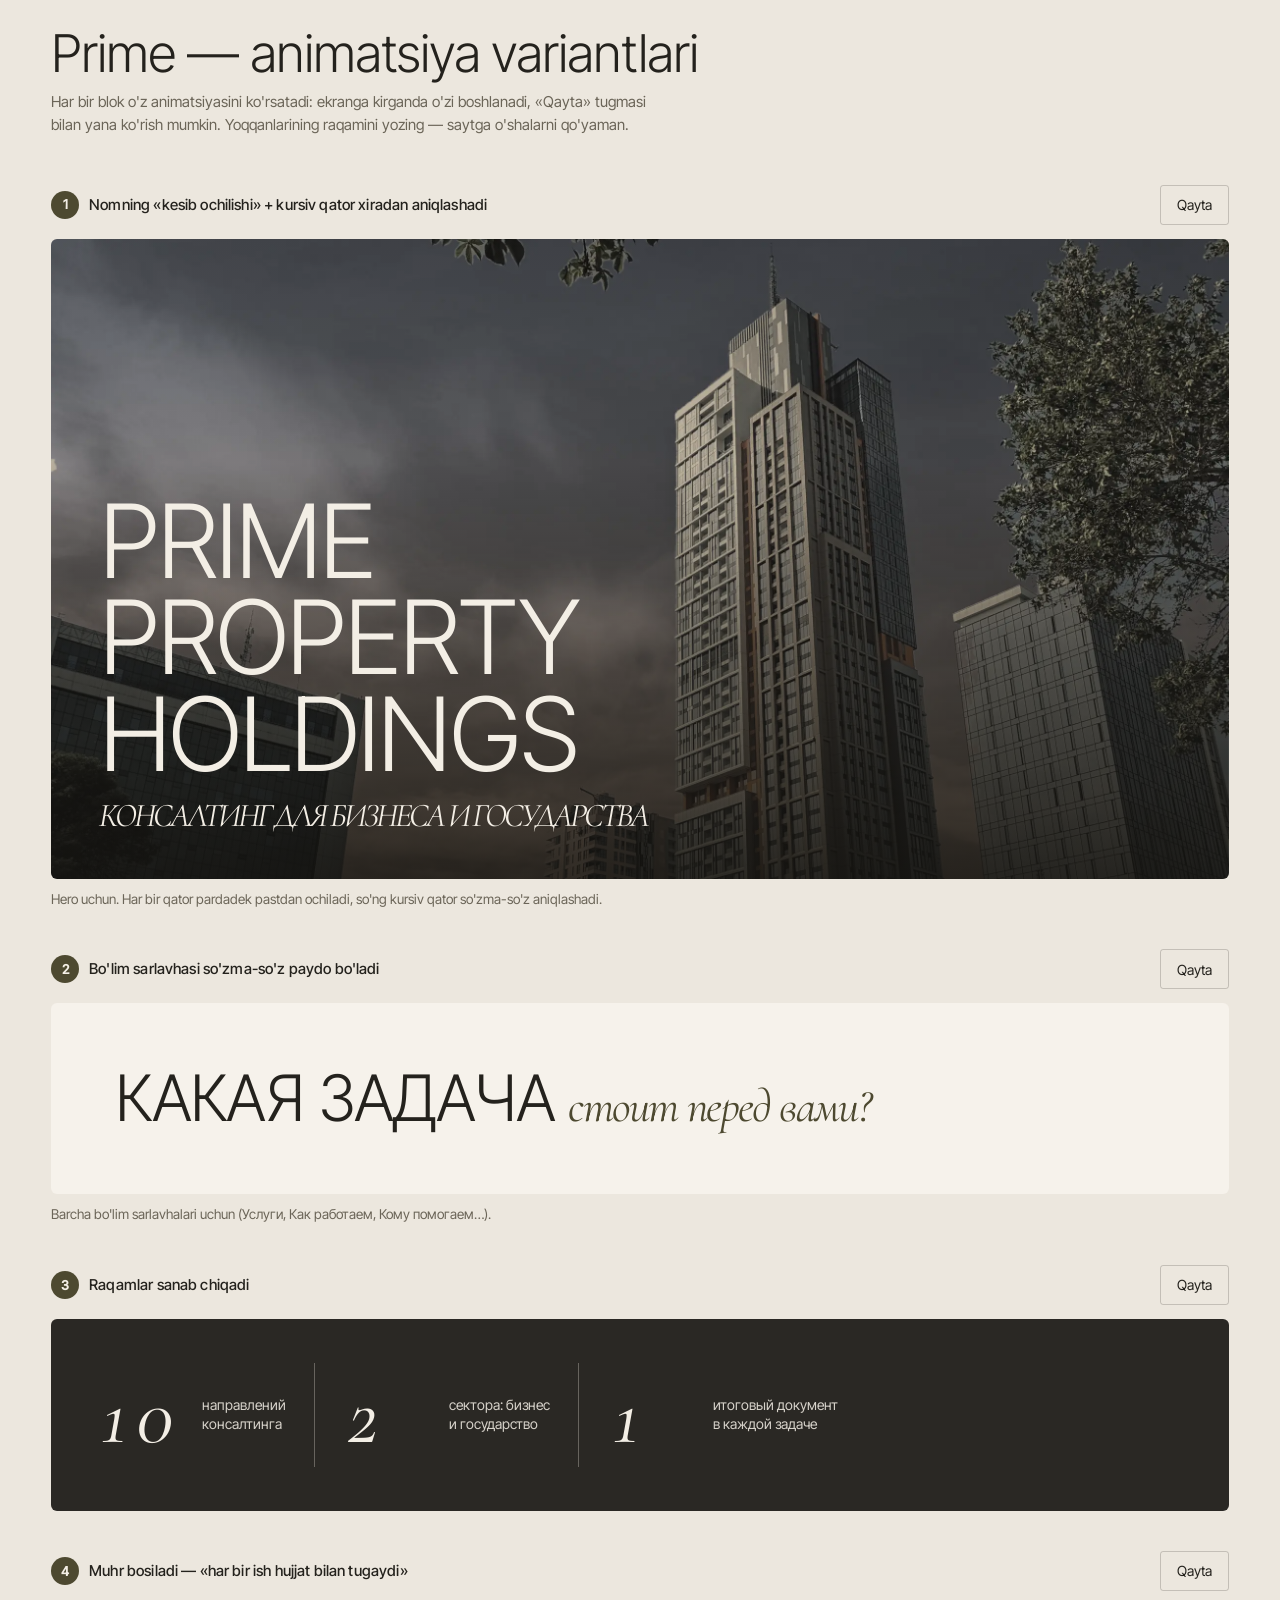
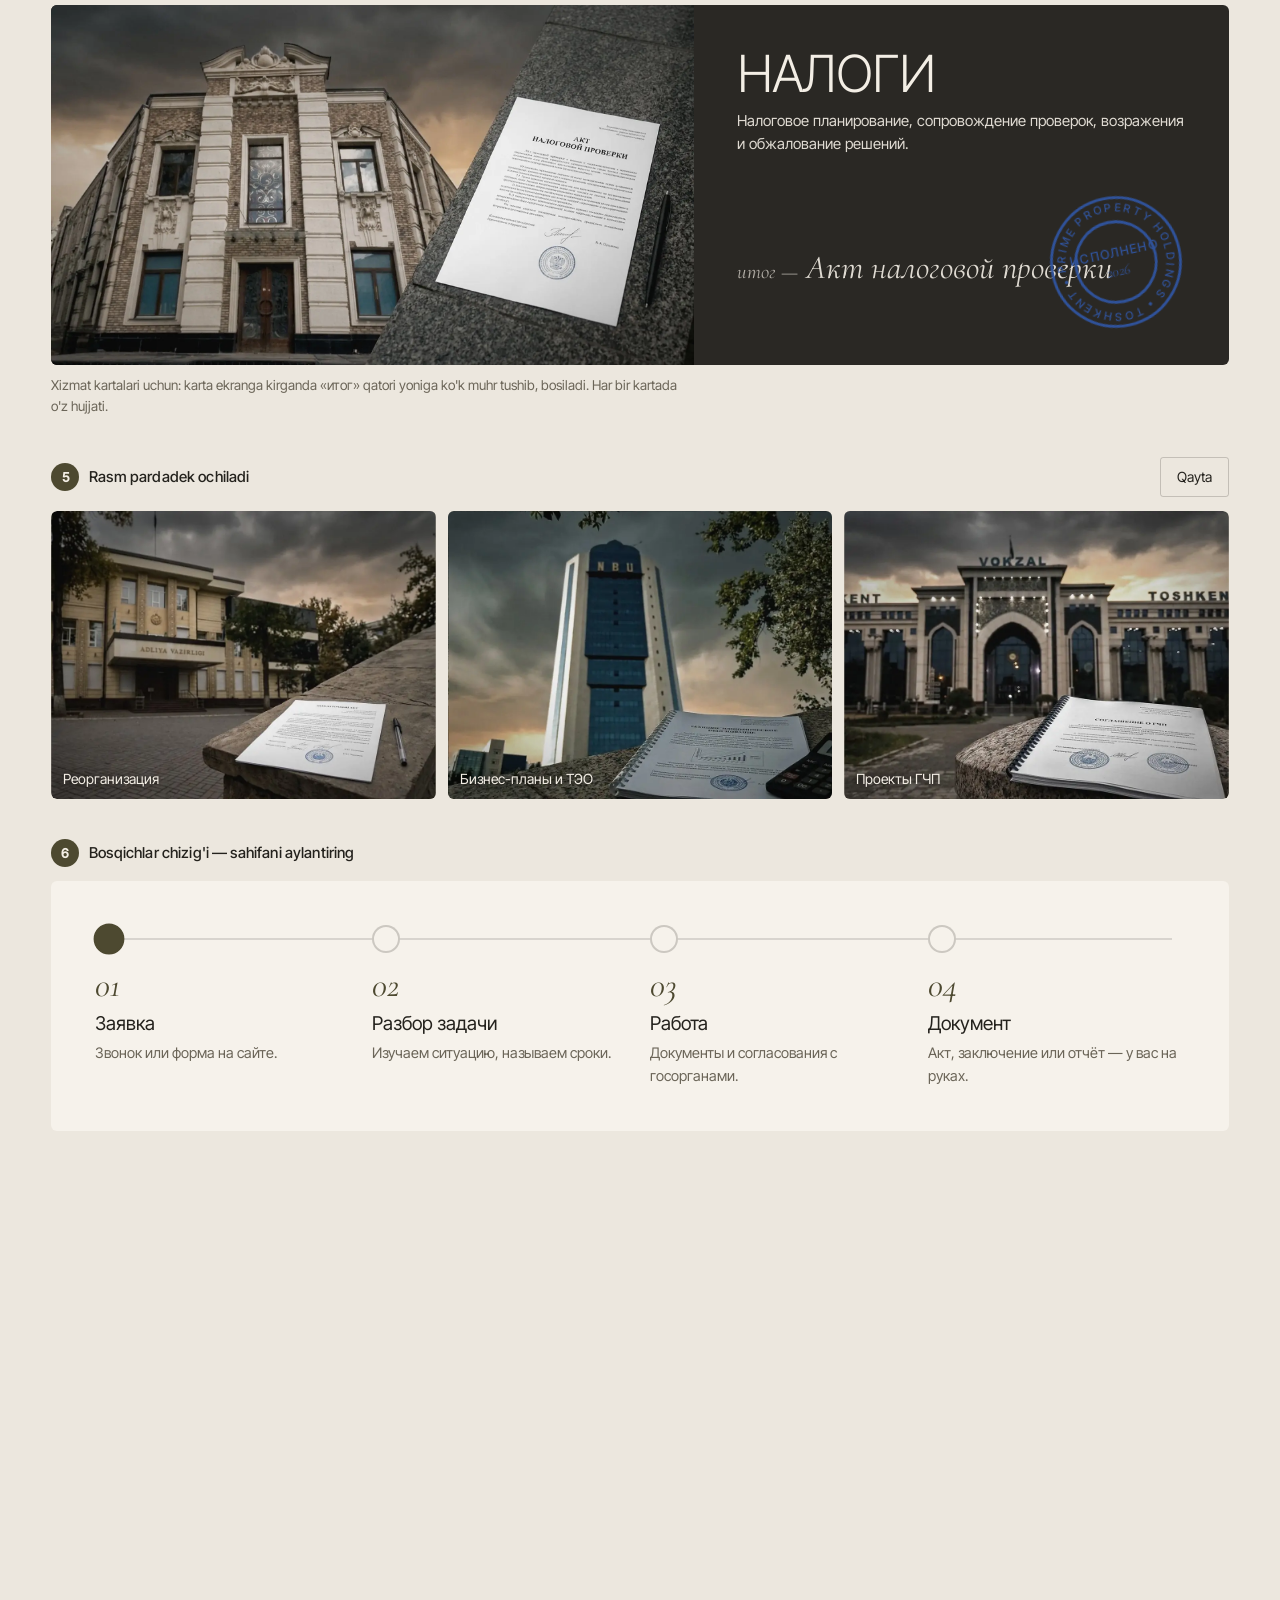
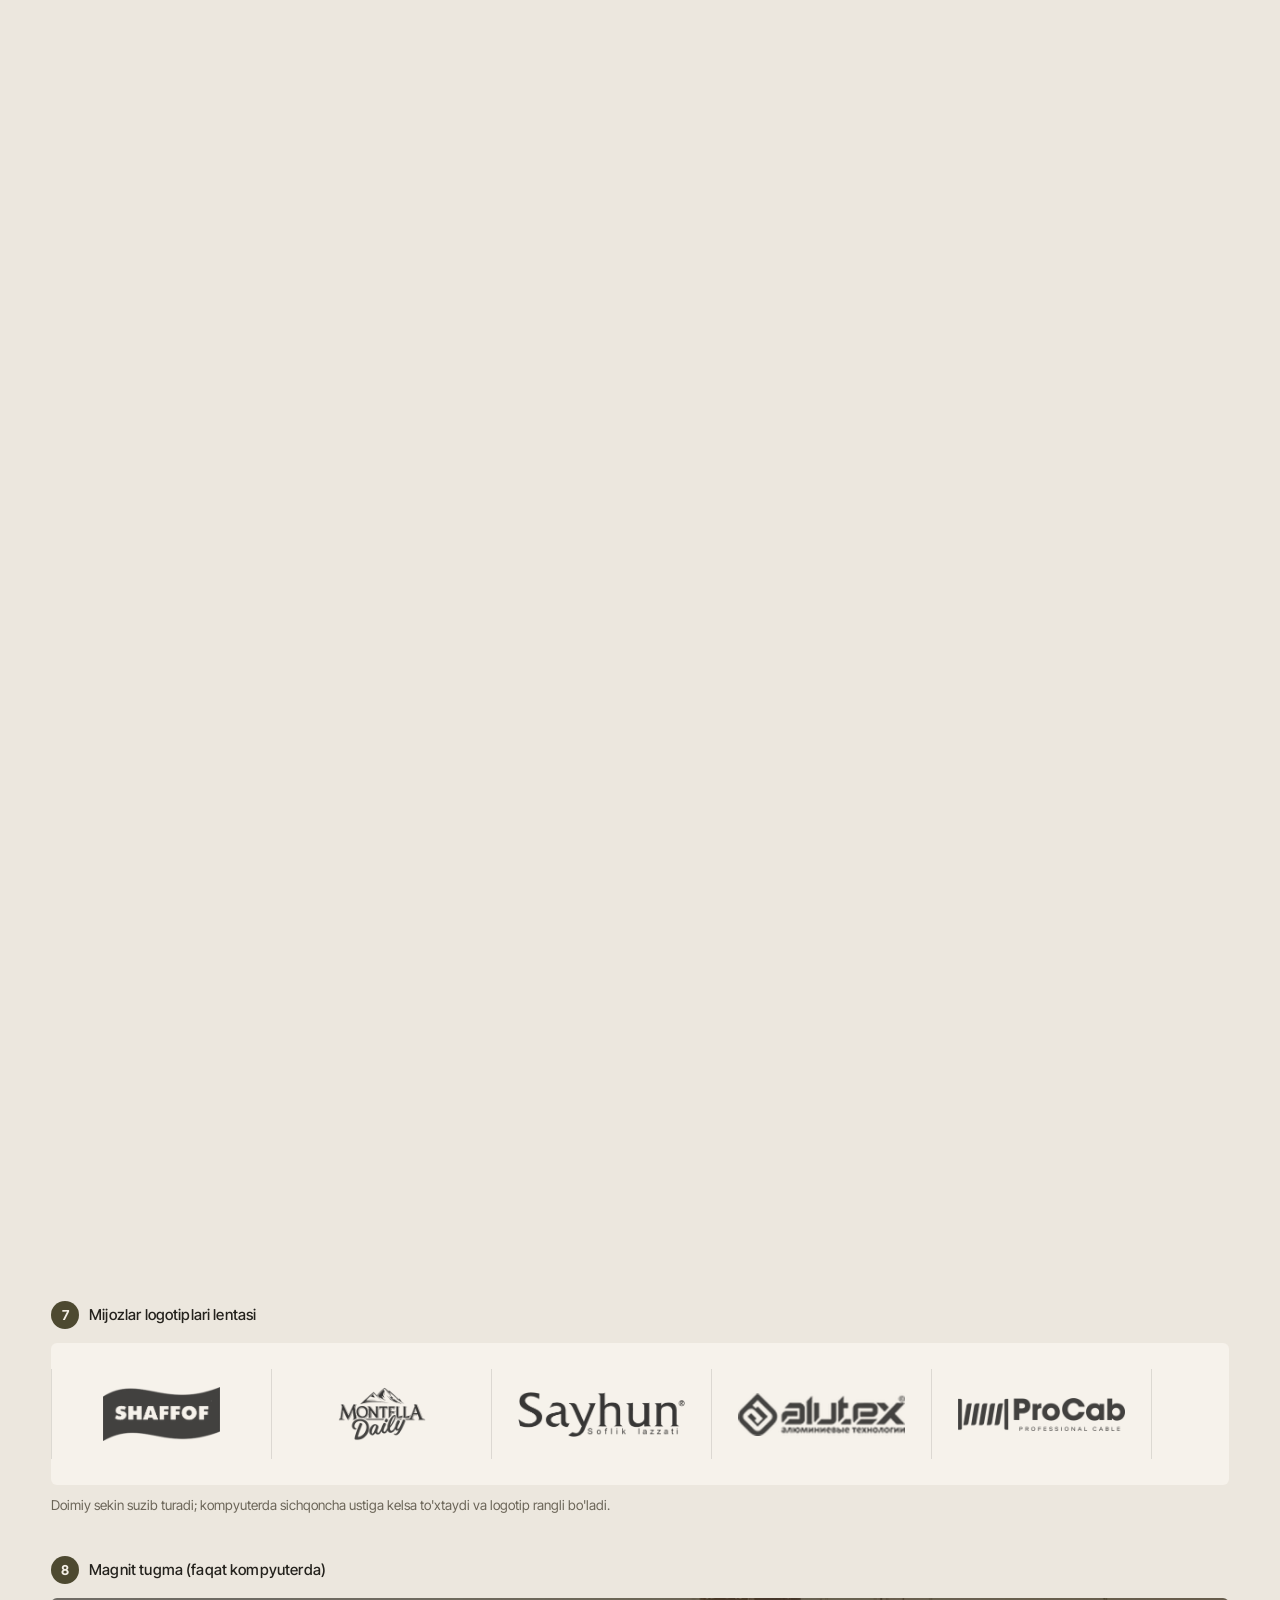
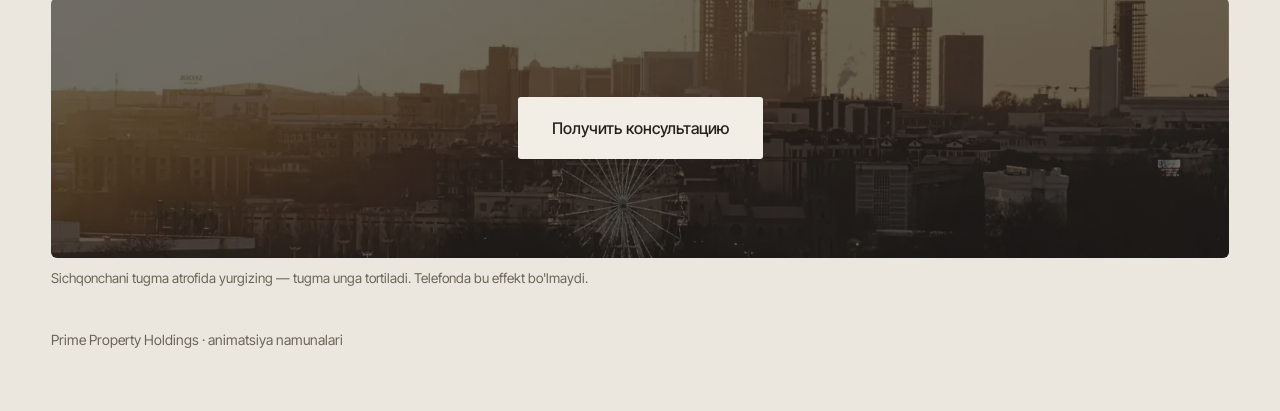
==== anim/index.html @ c56090b4 "Prime: animation options demo page Co-Authored-By: Claude Opus 5.5 <noreply@anthropic.com> Claude-Se" ====
<!doctype html>
<html lang="uz">
<head>
<meta charset="utf-8">
<meta name="viewport" content="width=device-width,initial-scale=1,viewport-fit=cover">
<title>Prime — animatsiya variantlari</title>
<meta name="robots" content="noindex">
<style>
@font-face{font-family:IT;font-weight:200;font-display:swap;src:url(../v3/fonts/inter-tight-latin-200-normal.woff2) format("woff2")}
@font-face{font-family:IT;font-weight:300;font-display:swap;src:url(../v3/fonts/inter-tight-cyrillic-300-normal.woff2) format("woff2");unicode-range:U+0400-045F}
@font-face{font-family:IT;font-weight:300;font-display:swap;src:url(../v3/fonts/inter-tight-latin-300-normal.woff2) format("woff2");unicode-range:U+0000-00FF,U+2000-206F}
@font-face{font-family:IT;font-weight:400;font-display:swap;src:url(../v3/fonts/inter-tight-cyrillic-400-normal.woff2) format("woff2");unicode-range:U+0400-045F}
@font-face{font-family:IT;font-weight:400;font-display:swap;src:url(../v3/fonts/inter-tight-latin-400-normal.woff2) format("woff2");unicode-range:U+0000-00FF,U+2000-206F}
@font-face{font-family:IT;font-weight:500;font-display:swap;src:url(../v3/fonts/inter-tight-latin-500-normal.woff2) format("woff2");unicode-range:U+0000-00FF,U+2000-206F}
@font-face{font-family:IT;font-weight:500;font-display:swap;src:url(../v3/fonts/inter-tight-cyrillic-500-normal.woff2) format("woff2");unicode-range:U+0400-045F}
@font-face{font-family:CG;font-style:italic;font-weight:400;font-display:swap;src:url(../v3/fonts/cormorant-garamond-cyrillic-400-italic.woff2) format("woff2");unicode-range:U+0400-045F}
@font-face{font-family:CG;font-style:italic;font-weight:400;font-display:swap;src:url(../v3/fonts/cormorant-garamond-latin-400-italic.woff2) format("woff2");unicode-range:U+0000-00FF,U+2000-206F}
:root{--lime:#ECE7DE;--paper:#F6F2EB;--ink:#24221D;--mut:#6B6558;--olive:#4D4930;--dusk:#2A2824;--cream:#F3EEE5;--seal:#2F55A4;--ease:cubic-bezier(.2,.7,.2,1);--pad:clamp(18px,4vw,56px)}
*{box-sizing:border-box;margin:0;padding:0}
html{-webkit-text-size-adjust:100%}
body{background:var(--lime);color:var(--ink);font:400 16px/1.55 IT,system-ui,sans-serif}
em{font-family:CG,Georgia,serif;font-style:italic;font-weight:400}
img{display:block;max-width:100%}
button{font:inherit;color:inherit;border:0;background:none;cursor:pointer}
.top{padding:28px var(--pad) 8px}
.top h1{font-weight:300;font-size:clamp(28px,5vw,52px);letter-spacing:-.02em;line-height:1}
.top p{color:var(--mut);margin-top:10px;max-width:620px;font-size:15px}
.demo{padding:40px var(--pad) 0}
.lab{display:flex;align-items:center;justify-content:space-between;gap:12px;margin-bottom:14px}
.lab h2{font-size:15px;font-weight:500;letter-spacing:.01em}
.lab h2 b{display:inline-grid;place-items:center;width:28px;height:28px;margin-right:10px;border-radius:50%;background:var(--olive);color:var(--cream);font-size:13px}
.rep{height:40px;padding:0 16px;border:1px solid rgba(36,34,29,.2);border-radius:3px;font-size:14px;flex:none}
.note{font-size:13.5px;color:var(--mut);margin-top:10px;max-width:640px}
.stage{position:relative;border-radius:6px;overflow:hidden;background:var(--dusk);color:var(--cream)}

/* 1 — cut reveal */
.s1{min-height:min(78svh,640px);display:flex;align-items:flex-end;padding:clamp(22px,4vw,48px);background:var(--dusk) center top/cover no-repeat;background-image:linear-gradient(180deg,rgba(20,19,16,.25),rgba(20,19,16,.1) 35%,rgba(20,19,16,.85)),url(../v3/img/p-hero.webp)}
.name{font-weight:300;text-transform:uppercase;letter-spacing:-.03em;line-height:.9;font-size:clamp(44px,8vw,120px)}
.name .ln{display:block;overflow:hidden;padding-bottom:.04em}
.name .ln>span{display:block;transform:translateY(105%);clip-path:inset(0 0 100% 0)}
.s1.go .name .ln>span{transform:none;clip-path:inset(0 0 0 0);transition:transform 1.2s var(--ease),clip-path 1.2s var(--ease)}
.s1.go .ln:nth-child(2)>span{transition-delay:.12s}.s1.go .ln:nth-child(3)>span{transition-delay:.24s}
.sub{display:block;margin-top:.5em;font-size:clamp(22px,2.6vw,36px)}
.sub .w{display:inline-block;opacity:0;filter:blur(10px);transform:translateY(.25em)}
.s1.go .sub .w{opacity:1;filter:none;transform:none;transition:opacity .9s ease,filter .9s ease,transform .9s var(--ease)}

/* 2 — blur words (standalone) */
.s2{padding:clamp(28px,5vw,64px);background:var(--paper);color:var(--ink)}
.s2 .big{font-weight:300;text-transform:uppercase;letter-spacing:-.025em;font-size:clamp(30px,5vw,64px);line-height:.98}
.s2 .big em{text-transform:none;color:var(--olive);font-size:.72em}
.s2 .w{display:inline-block;opacity:0;filter:blur(12px);transform:translateY(.2em)}
.s2.go .w{opacity:1;filter:none;transform:none;transition:opacity .8s ease,filter .8s ease,transform .8s var(--ease)}

/* 3 — counters */
.s3{display:flex;flex-wrap:wrap;gap:0;padding:clamp(24px,4vw,44px)}
.s3 div{display:flex;align-items:center;gap:14px;padding:10px 28px;border-left:1px solid rgba(243,238,229,.3)}
.s3 div:first-child{border-left:0;padding-left:0}
.s3 dt{font:italic 400 clamp(52px,7vw,84px)/1 CG,serif;min-width:1.1em;font-variant-numeric:tabular-nums}
.s3 dd{font-size:14px;line-height:1.35;opacity:.86}

/* 4 — stamp */
.s4{display:grid;grid-template-columns:1.2fr 1fr}
.s4 .ph{min-height:360px;background:var(--dusk) center/cover;background-image:url(../v3/img/p-s03.webp)}
.s4 .tx{padding:clamp(22px,3.4vw,44px);display:flex;flex-direction:column;justify-content:space-between;gap:24px}
.s4 h3{font-weight:300;text-transform:uppercase;letter-spacing:-.025em;font-size:clamp(30px,4vw,56px);line-height:.95}
.s4 p{font-size:15px;opacity:.9;margin-top:12px}
.doc{position:relative;display:flex;align-items:center;gap:6px;min-height:120px}
.doc .t{font-size:clamp(24px,2.6vw,36px);line-height:1.1}
.doc .t span{font:italic 400 .62em CG,serif;opacity:.75}
.seal{position:absolute;right:0;top:50%;width:clamp(104px,12vw,138px);aspect-ratio:1;margin-top:calc(clamp(104px,12vw,138px) / -2);opacity:0;transform:scale(2.4) rotate(-30deg);pointer-events:none}
.seal svg{width:100%;height:100%;display:block}
.s4.go .seal{animation:stamp .55s cubic-bezier(.5,0,.75,0) .45s forwards}
.s4.go .stage-shake{animation:shake .32s ease 1s}
@keyframes stamp{0%{opacity:0;transform:scale(2.4) rotate(-30deg)}70%{opacity:.95;transform:scale(.94) rotate(-11deg)}100%{opacity:.92;transform:scale(1) rotate(-12deg)}}
@keyframes shake{0%,100%{transform:none}30%{transform:translateY(2px)}60%{transform:translateY(-1px)}}
.ink{position:absolute;inset:0;border-radius:50%;background:radial-gradient(circle,rgba(47,85,164,.0) 55%,rgba(47,85,164,.18) 70%,transparent 72%);opacity:0}
.s4.go .ink{animation:ink .9s ease 1s forwards}
@keyframes ink{from{opacity:.9;transform:scale(.8)}to{opacity:0;transform:scale(1.5)}}

/* 5 — curtain */
.s5{display:grid;grid-template-columns:repeat(3,1fr);gap:12px;background:none}
.s5 figure{position:relative;aspect-ratio:4/3;border-radius:6px;overflow:hidden;background:#d8d1c4}
.s5 .im{position:absolute;inset:0;background:center/cover;clip-path:inset(100% 0 0 0);transform:scale(1.15)}
.s5.go .im{clip-path:inset(0 0 0 0);transform:none;transition:clip-path 1.3s var(--ease),transform 1.8s var(--ease)}
.s5.go figure:nth-child(2) .im{transition-delay:.15s}.s5.go figure:nth-child(3) .im{transition-delay:.3s}
.s5 figcaption{position:absolute;left:12px;bottom:10px;color:var(--cream);font-size:14px;text-shadow:0 1px 8px rgba(0,0,0,.6);opacity:0;transform:translateY(8px)}
.s5.go figcaption{opacity:1;transform:none;transition:opacity .6s ease .9s,transform .6s ease .9s}

/* 6 — steps line */
.s6{background:var(--paper);color:var(--ink);padding:clamp(22px,3.4vw,44px)}
.track{position:relative;display:grid;grid-template-columns:repeat(4,1fr);gap:20px;padding-top:34px}
.track .rail,.track .fill{position:absolute;top:13px;left:13px;right:13px;height:2px;background:rgba(36,34,29,.14)}
.track .fill{background:var(--olive);right:auto;width:calc((100% - 26px) * var(--p,0))}
.stp{position:relative}
.stp i{position:absolute;top:-34px;left:0;width:28px;height:28px;border-radius:50%;background:var(--paper);border:2px solid rgba(36,34,29,.2);transition:background-color .3s ease,border-color .3s ease,transform .3s ease}
.stp.on i{background:var(--olive);border-color:var(--olive);transform:scale(1.1)}
.stp b{font:italic 400 34px/1 CG,serif;color:var(--olive);display:block;margin-top:10px}
.stp h4{font-weight:400;font-size:19px;margin:6px 0 4px}
.stp p{font-size:14.5px;color:var(--mut)}
.stp{opacity:.45;transition:opacity .4s ease}.stp.on{opacity:1}
.s6wrap{height:220svh}
.s6sticky{position:sticky;top:12px}

/* 7 — marquee */
.s7{background:var(--paper);padding:26px 0;overflow:hidden;border-radius:6px}
.mq{display:flex;width:max-content;animation:mq 36s linear infinite}
.s7:hover .mq{animation-play-state:paused}
.mq ul{display:flex;list-style:none}
.mq li{width:clamp(150px,18vw,220px);height:90px;display:grid;place-items:center;padding:0 26px;border-left:1px solid rgba(36,34,29,.12)}
.mq img{max-height:54px;width:auto;filter:grayscale(1);mix-blend-mode:multiply;opacity:.78;transition:opacity .25s ease,filter .25s ease}
.mq li:hover img{opacity:1;filter:none}
@keyframes mq{to{transform:translateX(-50%)}}

/* 8 — magnetic */
.s8{display:grid;place-items:center;min-height:260px;padding:30px;background:var(--dusk) center/cover;background-image:linear-gradient(rgba(20,19,16,.55),rgba(20,19,16,.55)),url(../v3/img/p-contact.webp)}
.mag{text-decoration:none;display:inline-flex;align-items:center;justify-content:center;height:62px;padding:0 34px;border-radius:3px;background:var(--cream);color:var(--ink);font-weight:500;font-size:16px;transition:transform .35s var(--ease)}
.mag span{display:block;transition:transform .35s var(--ease)}

.end{padding:40px var(--pad) 60px;color:var(--mut);font-size:14px}
@media (max-width:760px){
  .s4{grid-template-columns:1fr}.s4 .ph{min-height:0;aspect-ratio:4/3;background-image:url(../v3/img/p-s03-m.webp)}
  .s5{grid-template-columns:1fr}
  .track{grid-template-columns:1fr;gap:22px;padding:0 0 0 44px}
  .track .rail,.track .fill{top:0;bottom:0;left:13px;right:auto;width:2px;height:auto}
  .track .fill{height:calc(100% * var(--p,0));bottom:auto}
  .stp i{top:0;left:-44px}
  .stp b{margin-top:0}
  .s3 div{padding:8px 16px}
  .s6wrap{height:170svh}
}
@media (prefers-reduced-motion:reduce){*{animation:none!important;transition:none!important}.name .ln>span,.sub .w,.s2 .w,.s5 .im{transform:none!important;clip-path:none!important;opacity:1!important;filter:none!important}.seal{opacity:.92;transform:rotate(-12deg)}}
</style>
</head>
<body>
<header class="top">
  <h1>Prime — animatsiya variantlari</h1>
  <p>Har bir blok o'z animatsiyasini ko'rsatadi: ekranga kirganda o'zi boshlanadi, «Qayta» tugmasi bilan yana ko'rish mumkin. Yoqqanlarining raqamini yozing — saytga o'shalarni qo'yaman.</p>
</header>

<section class="demo">
  <div class="lab"><h2><b>1</b>Nomning «kesib ochilishi» + kursiv qator xiradan aniqlashadi</h2><button class="rep" data-t="d1">Qayta</button></div>
  <div class="stage s1" id="d1">
    <h3 class="name"><span class="ln"><span>Prime</span></span><span class="ln"><span>Property</span></span><span class="ln"><span>Holdings</span></span>
      <em class="sub" data-words>Консалтинг для бизнеса и государства</em></h3>
  </div>
  <p class="note">Hero uchun. Har bir qator pardadek pastdan ochiladi, so'ng kursiv qator so'zma-so'z aniqlashadi.</p>
</section>

<section class="demo">
  <div class="lab"><h2><b>2</b>Bo'lim sarlavhasi so'zma-so'z paydo bo'ladi</h2><button class="rep" data-t="d2">Qayta</button></div>
  <div class="stage s2" id="d2"><p class="big" data-words>Какая задача <em>стоит перед вами?</em></p></div>
  <p class="note">Barcha bo'lim sarlavhalari uchun (Услуги, Как работаем, Кому помогаем…).</p>
</section>

<section class="demo">
  <div class="lab"><h2><b>3</b>Raqamlar sanab chiqadi</h2><button class="rep" data-t="d3">Qayta</button></div>
  <dl class="stage s3" id="d3">
    <div><dt data-n="10">0</dt><dd>направлений<br>консалтинга</dd></div>
    <div><dt data-n="2">0</dt><dd>сектора: бизнес<br>и государство</dd></div>
    <div><dt data-n="1">0</dt><dd>итоговый документ<br>в каждой задаче</dd></div>
  </dl>
</section>

<section class="demo">
  <div class="lab"><h2><b>4</b>Muhr bosiladi — «har bir ish hujjat bilan tugaydi»</h2><button class="rep" data-t="d4">Qayta</button></div>
  <div class="stage s4" id="d4">
    <div class="ph" role="img" aria-label="Soliq inspeksiyasi binosi va akt"></div>
    <div class="tx stage-shake">
      <div><h3>Налоги</h3><p>Налоговое планирование, сопровождение проверок, возражения и обжалование решений.</p></div>
      <div class="doc"><p class="t"><span>итог —</span> <em>Акт налоговой проверки</em></p>
        <div class="seal"><i class="ink"></i>
          <svg viewBox="0 0 120 120" aria-hidden="true"><defs><path id="c" d="M60,60 m-44,0 a44,44 0 1,1 88,0 a44,44 0 1,1 -88,0"/></defs>
            <g fill="none" stroke="#2F55A4" stroke-width="2.4"><circle cx="60" cy="60" r="56"/><circle cx="60" cy="60" r="35"/></g>
            <text font-family="IT,Arial" font-size="9.6" font-weight="500" letter-spacing="2.2" fill="#2F55A4"><textPath href="#c">PRIME PROPERTY HOLDINGS • TOSHKENT •</textPath></text>
            <text x="60" y="56" text-anchor="middle" font-family="IT,Arial" font-weight="500" font-size="11" fill="#2F55A4" letter-spacing="1">ИСПОЛНЕНО</text>
            <text x="60" y="72" text-anchor="middle" font-family="CG,Georgia,serif" font-style="italic" font-size="13" fill="#2F55A4">2026</text></svg>
        </div>
      </div>
    </div>
  </div>
  <p class="note">Xizmat kartalari uchun: karta ekranga kirganda «итог» qatori yoniga ko'k muhr tushib, bosiladi. Har bir kartada o'z hujjati.</p>
</section>

<section class="demo">
  <div class="lab"><h2><b>5</b>Rasm pardadek ochiladi</h2><button class="rep" data-t="d5">Qayta</button></div>
  <div class="stage s5" id="d5">
    <figure><div class="im" style="background-image:url(../v3/img/p-s01-m.webp)"></div><figcaption>Реорганизация</figcaption></figure>
    <figure><div class="im" style="background-image:url(../v3/img/p-s08-m.webp)"></div><figcaption>Бизнес-планы и ТЭО</figcaption></figure>
    <figure><div class="im" style="background-image:url(../v3/img/p-s07-m.webp)"></div><figcaption>Проекты ГЧП</figcaption></figure>
  </div>
</section>

<section class="demo">
  <div class="lab"><h2><b>6</b>Bosqichlar chizig'i — sahifani aylantiring</h2></div>
  <div class="s6wrap" id="d6w"><div class="s6sticky">
    <div class="stage s6" id="d6">
      <div class="track"><span class="rail"></span><span class="fill"></span>
        <div class="stp"><i></i><b>01</b><h4>Заявка</h4><p>Звонок или форма на сайте.</p></div>
        <div class="stp"><i></i><b>02</b><h4>Разбор задачи</h4><p>Изучаем ситуацию, называем сроки.</p></div>
        <div class="stp"><i></i><b>03</b><h4>Работа</h4><p>Документы и согласования с госорганами.</p></div>
        <div class="stp"><i></i><b>04</b><h4>Документ</h4><p>Акт, заключение или отчёт — у вас на руках.</p></div>
      </div>
    </div>
  </div></div>
</section>

<section class="demo">
  <div class="lab"><h2><b>7</b>Mijozlar logotiplari lentasi</h2></div>
  <div class="s7"><div class="mq" id="mq"></div></div>
  <p class="note">Doimiy sekin suzib turadi; kompyuterda sichqoncha ustiga kelsa to'xtaydi va logotip rangli bo'ladi.</p>
</section>

<section class="demo">
  <div class="lab"><h2><b>8</b>Magnit tugma (faqat kompyuterda)</h2></div>
  <div class="stage s8"><a class="mag" href="#" onclick="return false"><span>Получить консультацию</span></a></div>
  <p class="note">Sichqonchani tugma atrofida yurgizing — tugma unga tortiladi. Telefonda bu effekt bo'lmaydi.</p>
</section>

<p class="end">Prime Property Holdings · animatsiya namunalari</p>

<script>
(function(){
  var d=document
  // split words
  d.querySelectorAll('[data-words]').forEach(function(el){
    var i=0
    function walk(n){[].slice.call(n.childNodes).forEach(function(c){
      if(c.nodeType===3){var f=d.createDocumentFragment();c.textContent.split(/(\s+)/).forEach(function(p){if(!p)return;if(/^\s+$/.test(p)){f.appendChild(d.createTextNode(p));return}var s=d.createElement('span');s.className='w';s.style.transitionDelay=(0.55+i++*0.09)+'s';s.textContent=p;f.appendChild(s)});c.replaceWith(f)}
      else walk(c)})}
    walk(el)
  })
  d.querySelectorAll('.s2 .w').forEach(function(w,i){w.style.transitionDelay=(i*0.09)+'s'})
  // counters
  function count(box){box.querySelectorAll('[data-n]').forEach(function(dt){var to=+dt.dataset.n,t0=null;function f(t){if(!t0)t0=t;var k=Math.min(1,(t-t0)/1400),e=1-Math.pow(1-k,3);dt.textContent=Math.round(to*e);if(k<1)requestAnimationFrame(f)}dt.textContent='0';requestAnimationFrame(f)})}
  function play(el){el.classList.remove('go');void el.offsetWidth;el.classList.add('go');if(el.id==='d3')count(el)}
  var io=new IntersectionObserver(function(es){es.forEach(function(e){if(e.isIntersecting){play(e.target);io.unobserve(e.target)}})},{threshold:.35})
  ;['d1','d2','d3','d4','d5'].forEach(function(id){io.observe(d.getElementById(id))})
  d.querySelectorAll('.rep').forEach(function(b){b.addEventListener('click',function(){play(d.getElementById(b.dataset.t))})})
  // steps line
  var w=d.getElementById('d6w'),box=d.getElementById('d6'),st=[].slice.call(box.querySelectorAll('.stp'))
  function steps(){var r=w.getBoundingClientRect(),p=Math.min(1,Math.max(0,(-r.top+innerHeight*.15)/(r.height-innerHeight*.9)));box.style.setProperty('--p',p.toFixed(3));st.forEach(function(s,i){s.classList.toggle('on',p>=i/3-0.001)})}
  addEventListener('scroll',function(){requestAnimationFrame(steps)},{passive:true});steps()
  // marquee
  var L=['shaffof','montella','sayhun','alutex','procab','beldersoy','xorazmshakar','krantas','megaplanet','oltintegirmon'],h=''
  L.forEach(function(n){h+='<li><img src="../v3/img/logos/'+n+'.webp" alt="'+n+'" loading="lazy"></li>'})
  d.getElementById('mq').innerHTML='<ul>'+h+'</ul><ul aria-hidden="true">'+h+'</ul>'
  // magnetic
  if(matchMedia('(pointer:fine)').matches){var m=d.querySelector('.mag'),z=m.parentNode
    z.addEventListener('mousemove',function(e){var r=m.getBoundingClientRect(),x=e.clientX-(r.left+r.width/2),y=e.clientY-(r.top+r.height/2),dist=Math.hypot(x,y);if(dist<180){m.style.transform='translate('+x*.28+'px,'+y*.38+'px)';m.firstChild.style.transform='translate('+x*.12+'px,'+y*.16+'px)'}else{m.style.transform='';m.firstChild.style.transform=''}})
    z.addEventListener('mouseleave',function(){m.style.transform='';m.firstChild.style.transform=''})}
})()
</script>
</body>
</html>
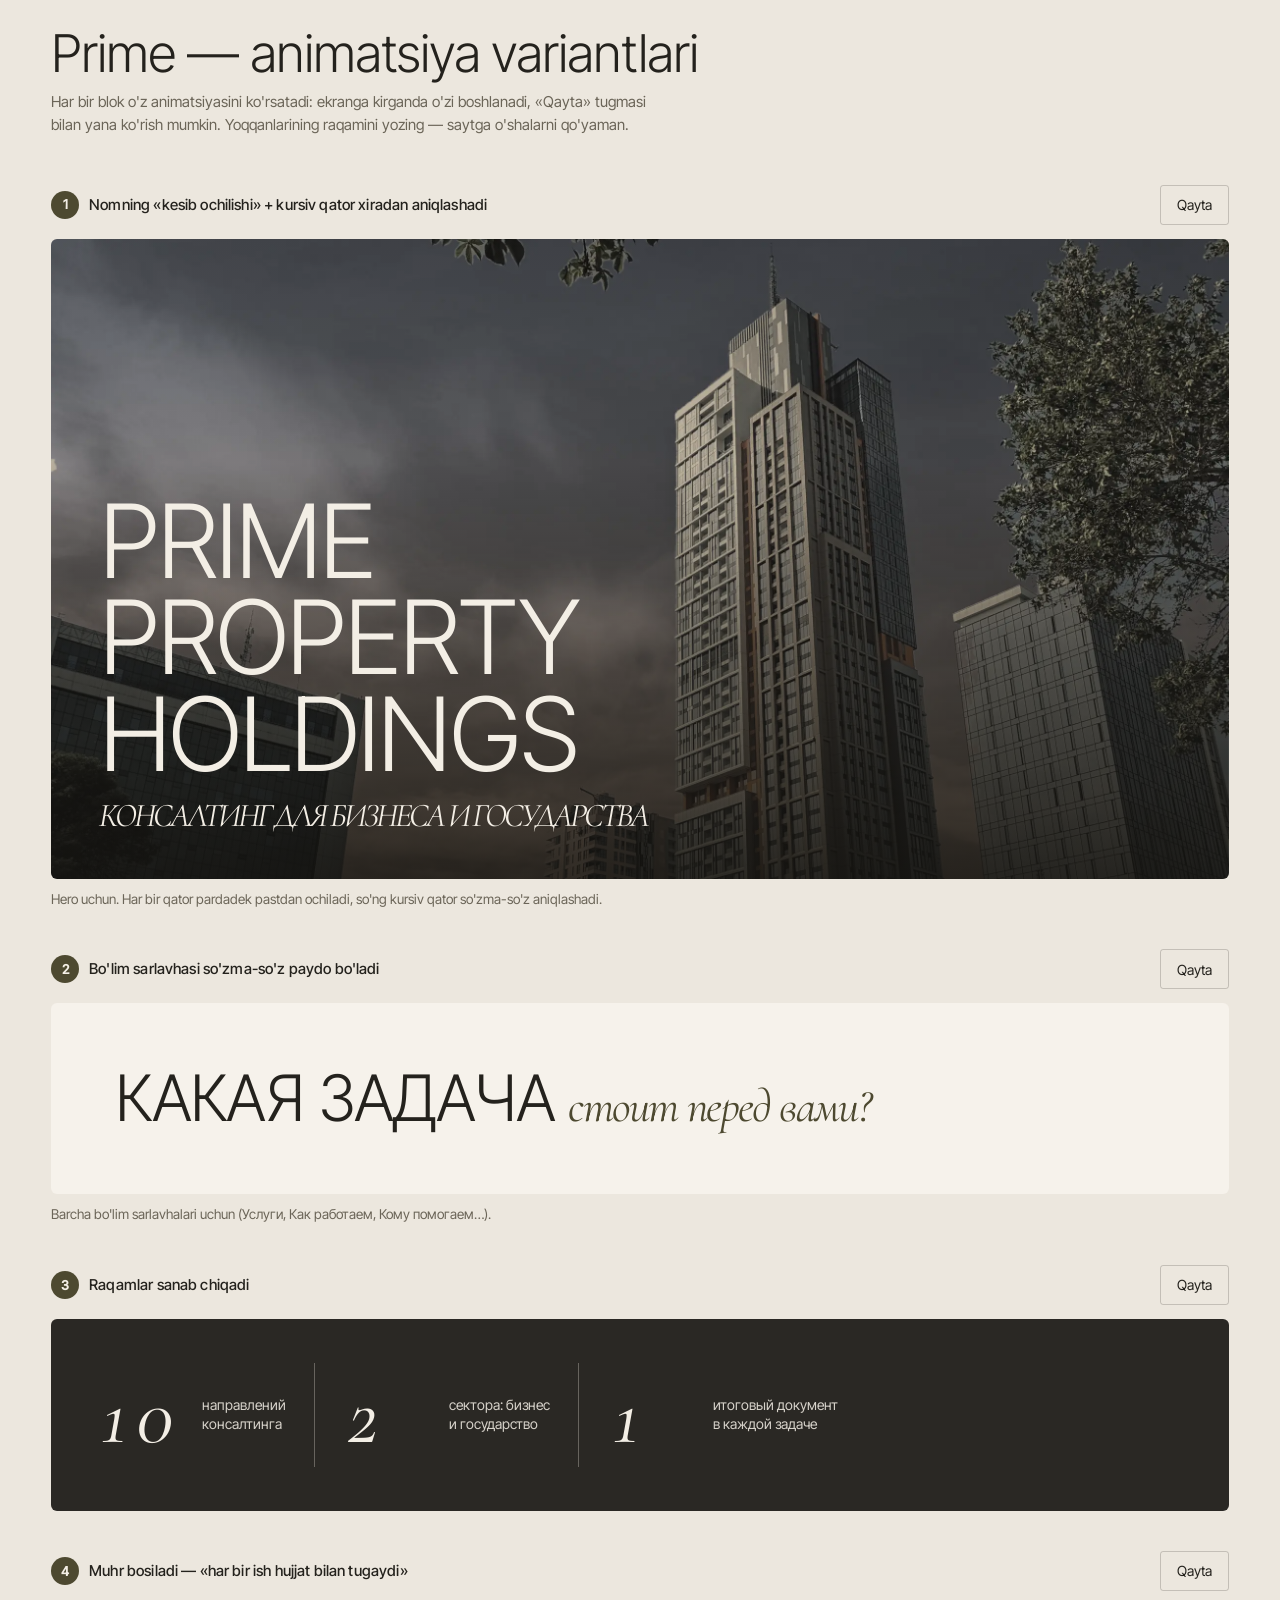
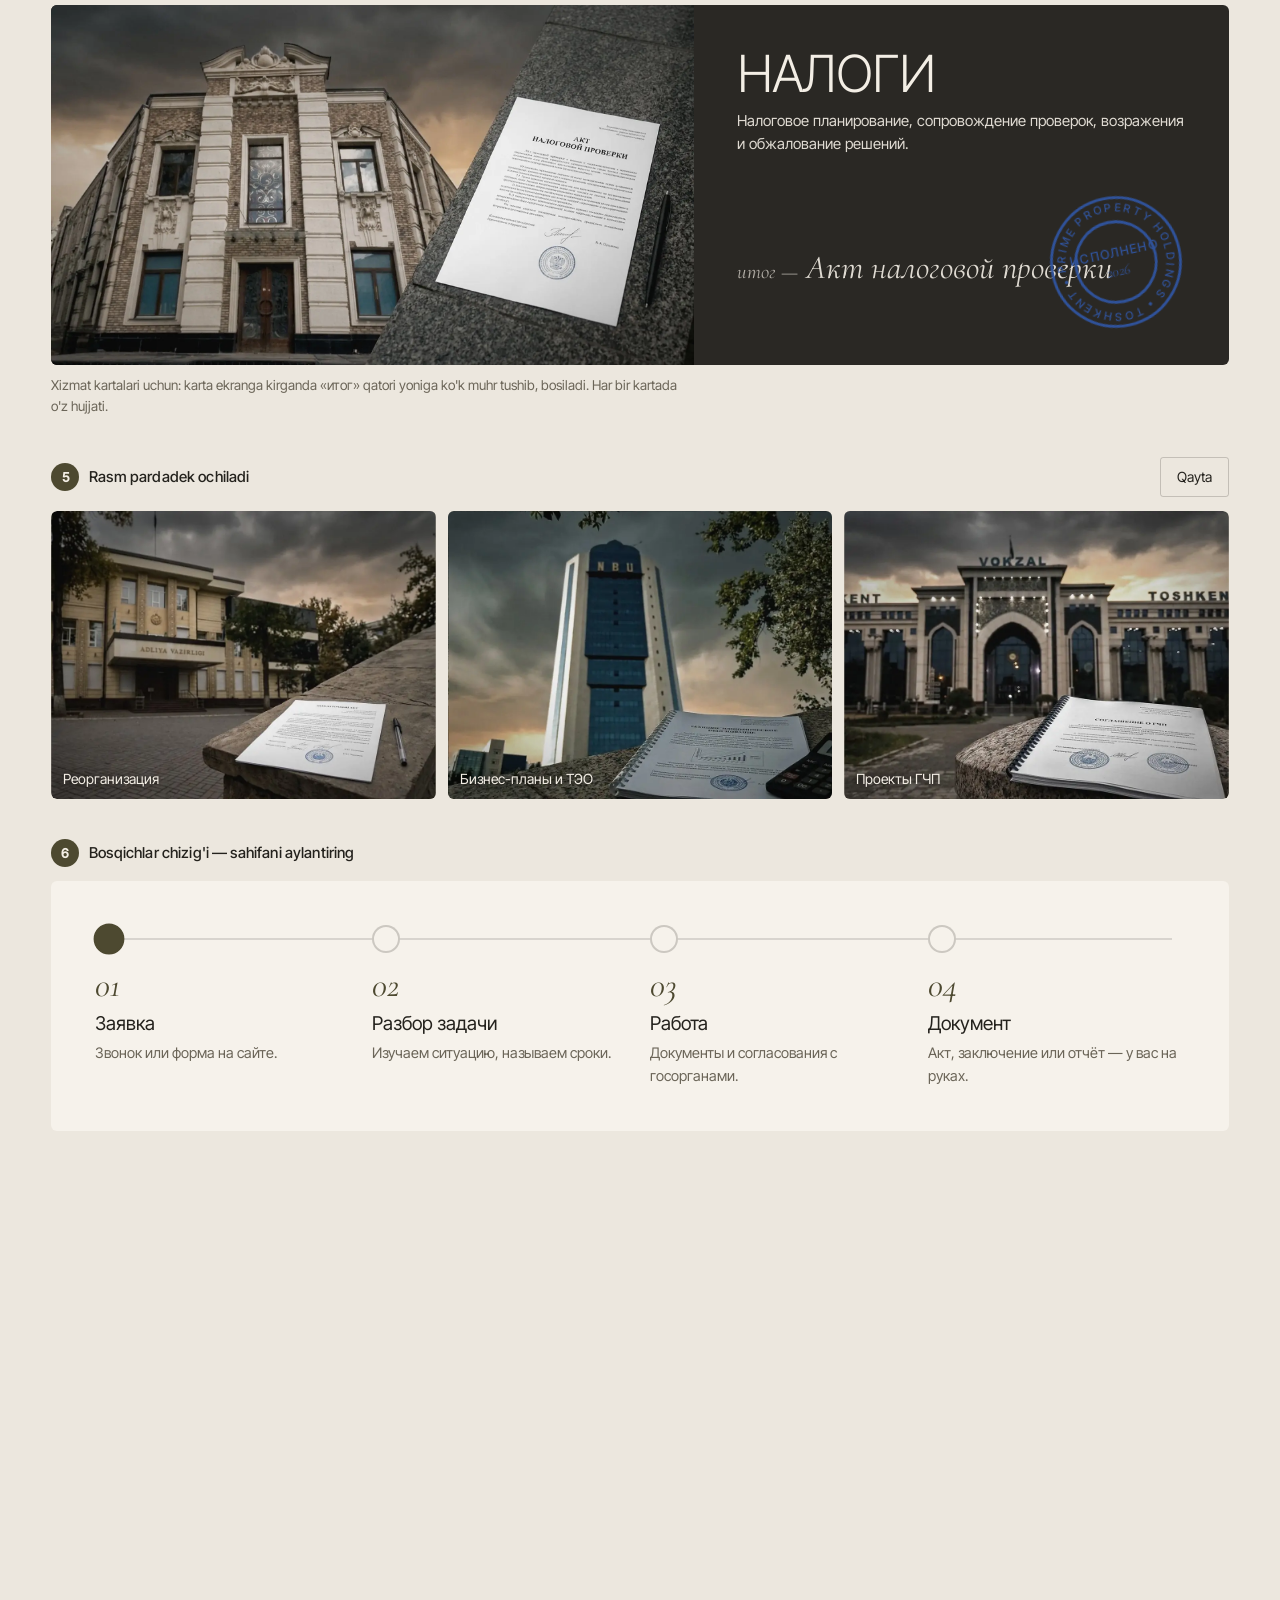
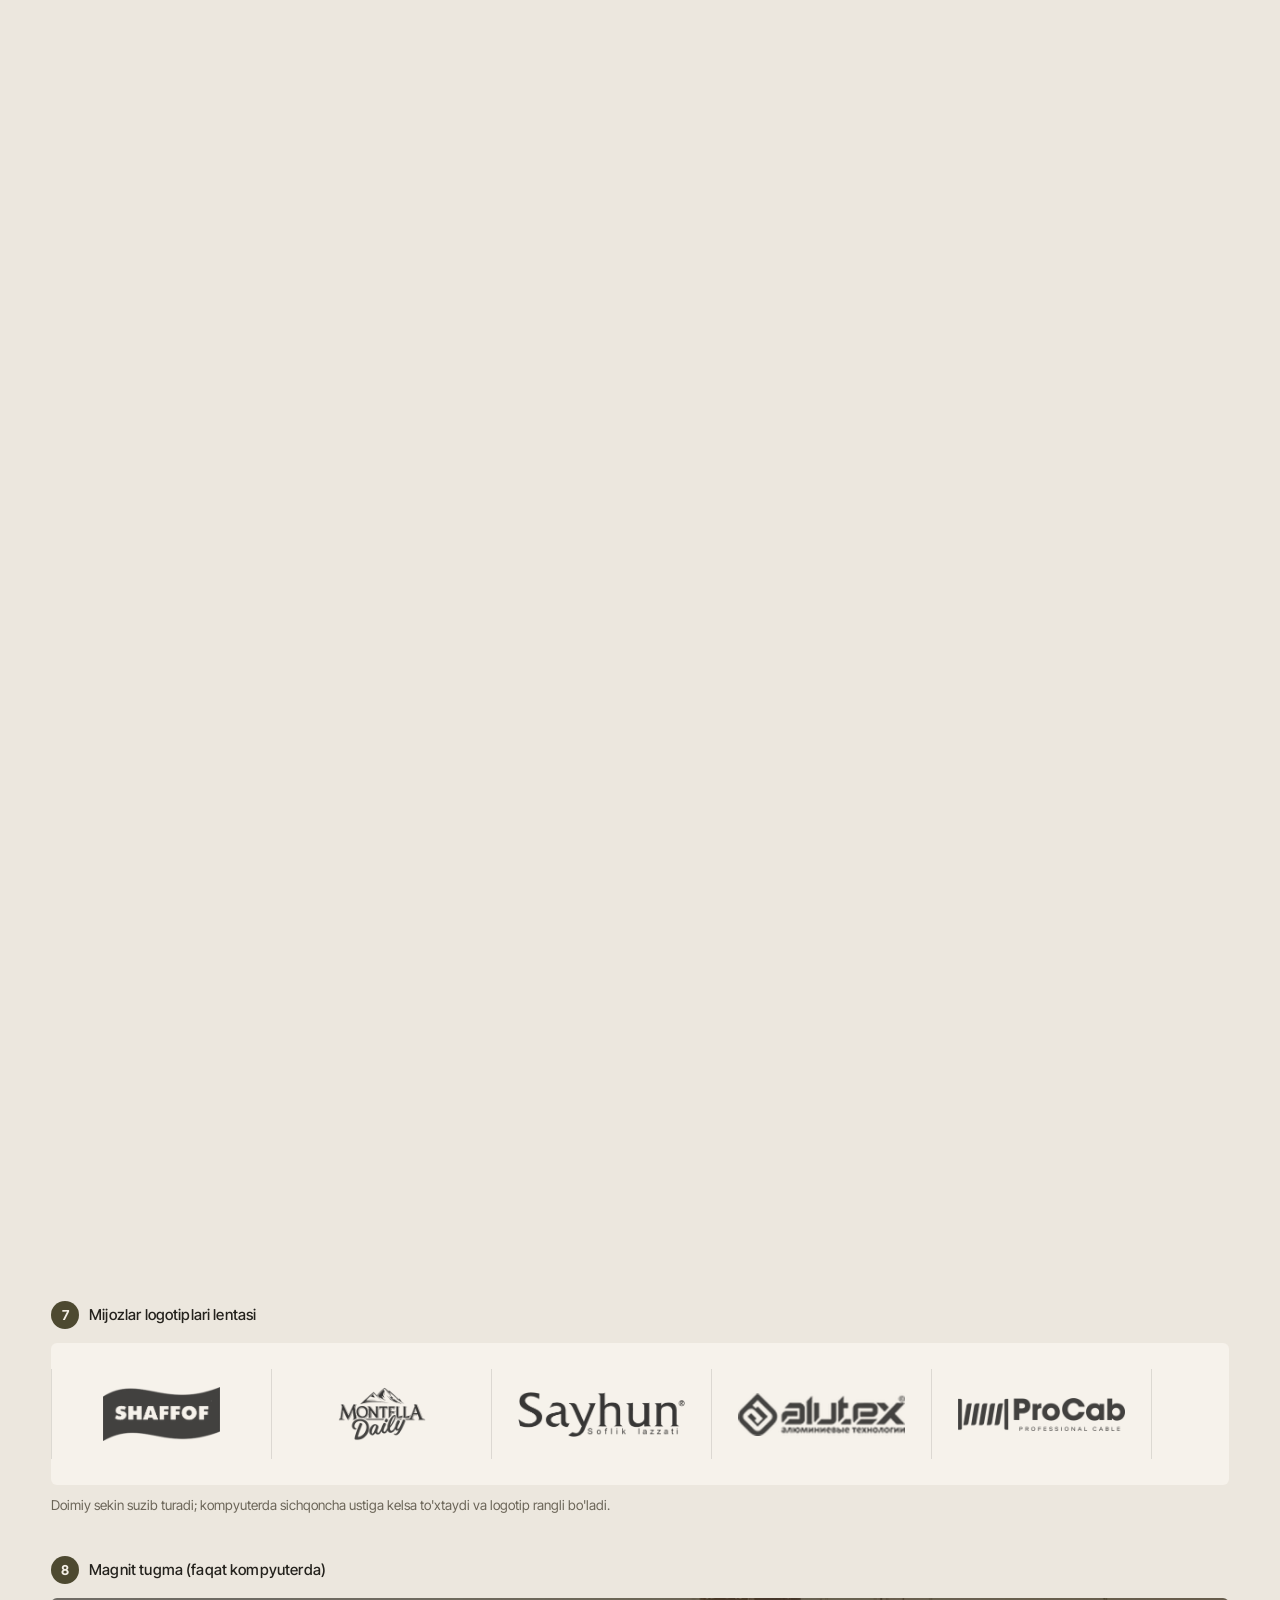
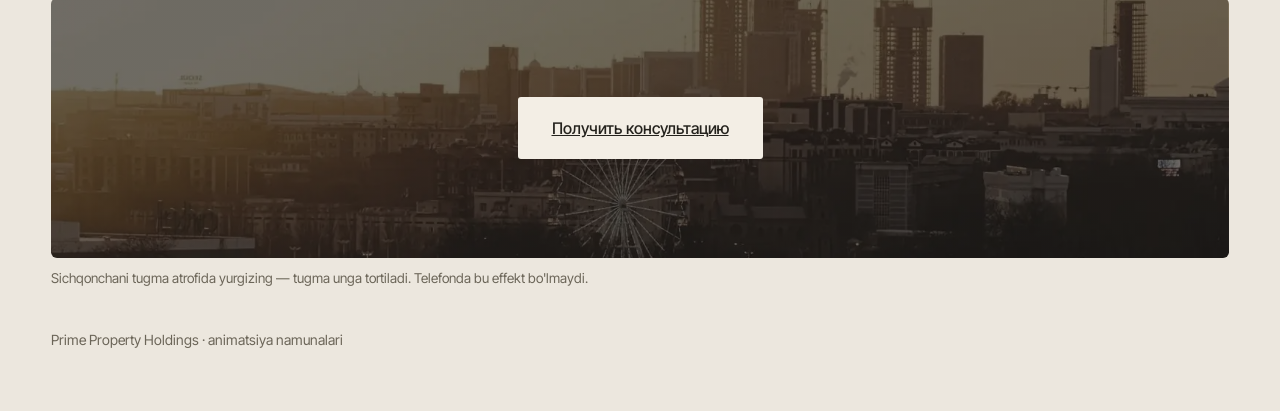
==== commit d03f4e26: "Prime: cache-bust css/js after revert Co-Authored-By: Claude Opus 5.5 <noreply@anthropic.com> Claude" ====
--- a/anim/index.html
+++ b/anim/index.html
@@ -113,7 +113,7 @@
 
 /* 8 — magnetic */
 .s8{display:grid;place-items:center;min-height:260px;padding:30px;background:var(--dusk) center/cover;background-image:linear-gradient(rgba(20,19,16,.55),rgba(20,19,16,.55)),url(../v3/img/p-contact.webp)}
-.mag{text-decoration:none;display:inline-flex;align-items:center;justify-content:center;height:62px;padding:0 34px;border-radius:3px;background:var(--cream);color:var(--ink);font-weight:500;font-size:16px;transition:transform .35s var(--ease)}
+.mag{display:inline-flex;align-items:center;justify-content:center;height:62px;padding:0 34px;border-radius:3px;background:var(--cream);color:var(--ink);font-weight:500;font-size:16px;transition:transform .35s var(--ease)}
 .mag span{display:block;transition:transform .35s var(--ease)}
 
 .end{padding:40px var(--pad) 60px;color:var(--mut);font-size:14px}
